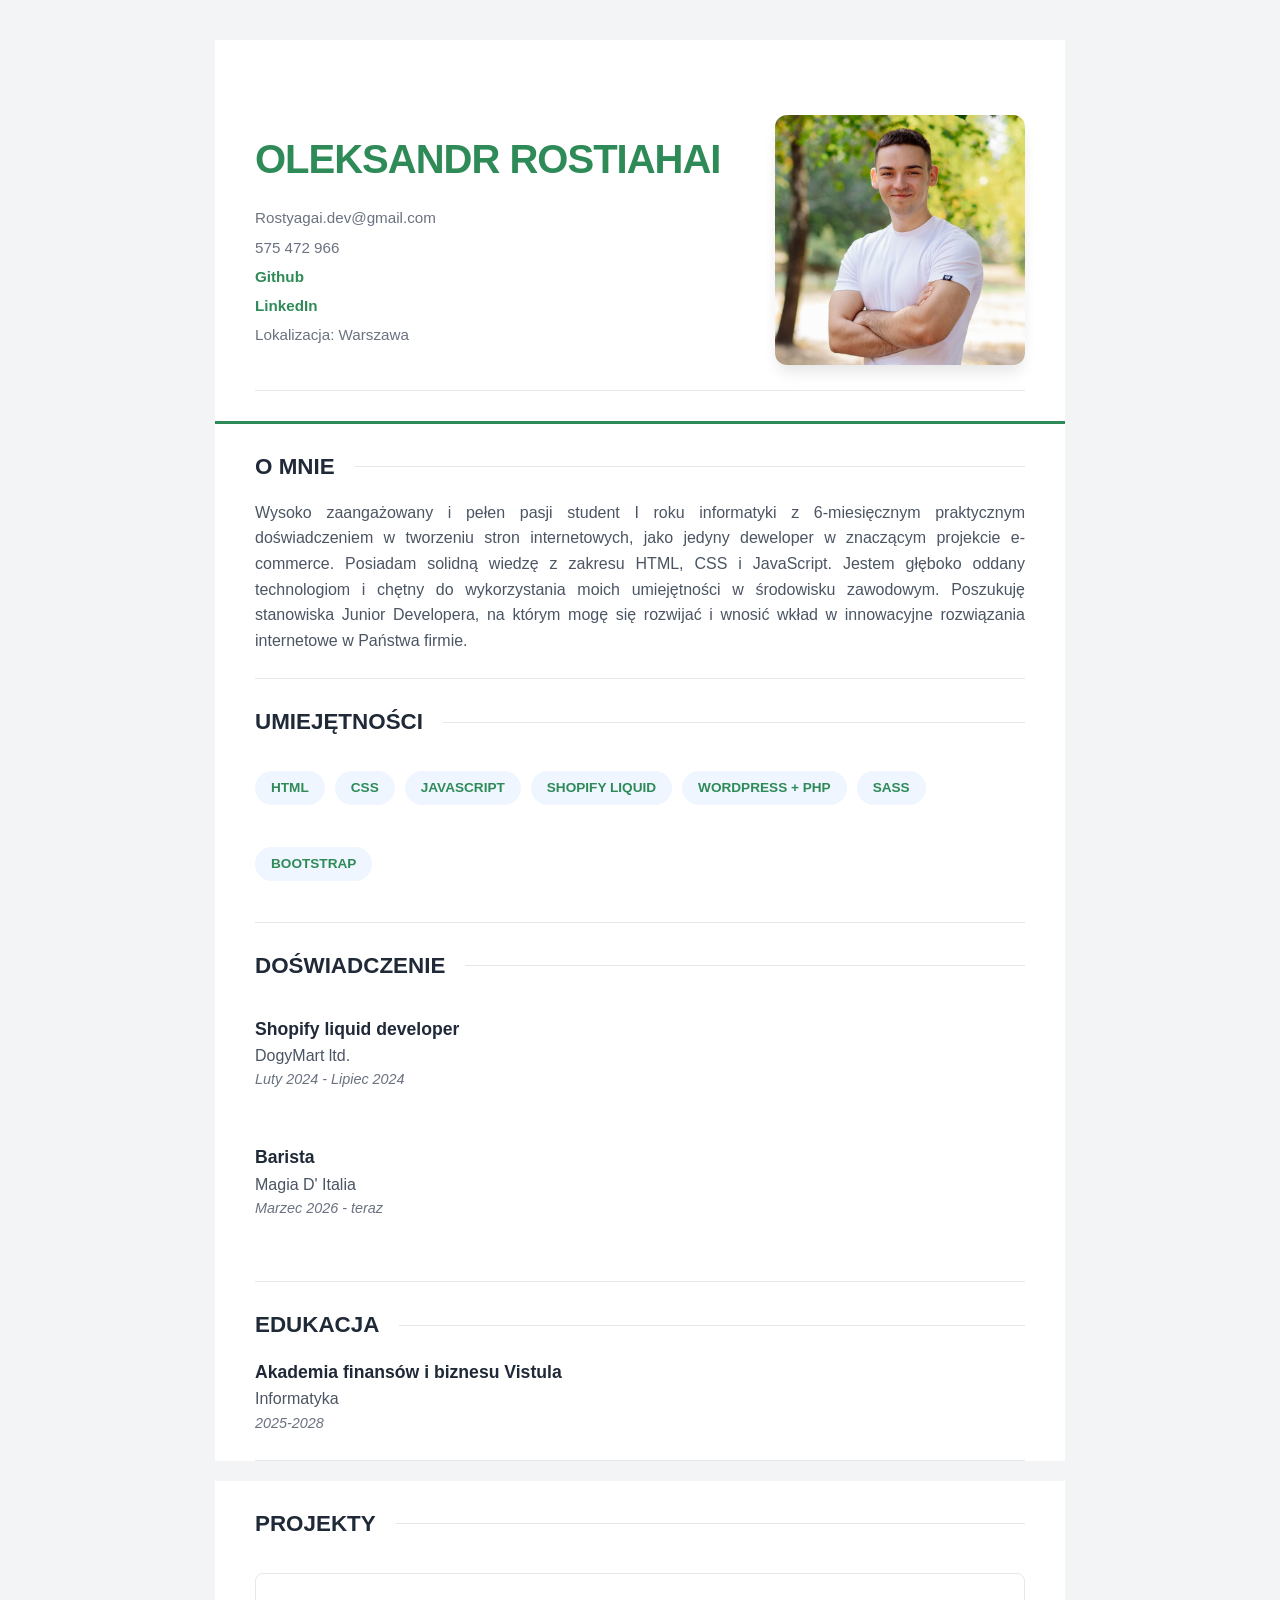
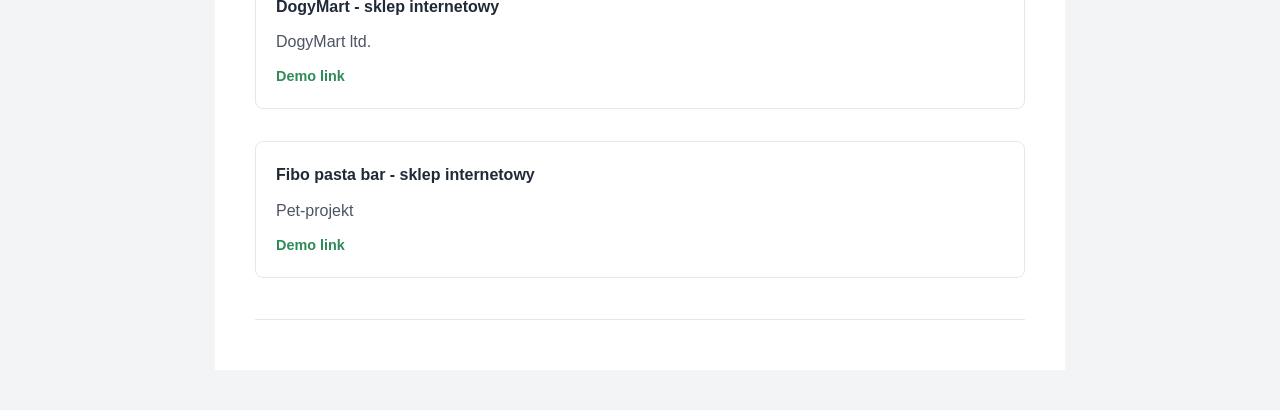
==== zad3_motyw/index.html @ 6341ef9d "Add files via upload" ====
<!DOCTYPE html>
<html lang="pl">
  <head>
    <meta charset="UTF-8" />
    <meta name="viewport" content="width=device-width, initial-scale=1.0" />
	<link rel="stylesheet" href="main.css">
    <title>Zd 1 CV - 77350</title>
  </head>
  <body>
    <header>
      <section class="kontakt">
        <div>
          <h1 class="kontakt__title">OLEKSANDR ROSTIAHAI</h1>
          <a class="kontakt__text" href="mailto:rostyagai.dev@smail.com"
            >Rostyagai.dev@gmail.com</a
          >
          <a class="kontakt__text" href="tel:575472966">575 472 966</a>
          <a
            class="kontakt__text kontakt__text--blue"
            href="https://github.com/Rostyagai/"
            target="_blank"
            rel="noopener noreferrer"
            >Github</a
          >
          <a
            class="kontakt__text kontakt__text--blue"
            href="https://www.linkedin.com/in/alexander-rostiahai/"
            target="_blank"
            rel="noopener noreferrer"
            >LinkedIn</a
          >
          <p class="kontakt__text">Lokalizacja: Warszawa</p>
        </div>
        <img
          width="250"
          height="250"
          class="kontakt__photo"
          src="./img/main.jpg"
          alt="My portrait photo"
        />
      </section>
    </header>
    <main>
      <section class="o-mnie">
        <h2 class="section__title">O mnie</h2>
        <p class="section__text">
          Wysoko zaangażowany i pełen pasji student I roku informatyki z
          6-miesięcznym praktycznym doświadczeniem w tworzeniu stron
          internetowych, jako jedyny deweloper w znaczącym projekcie e-commerce.
          Posiadam solidną wiedzę z zakresu HTML, CSS i JavaScript. Jestem
          głęboko oddany technologiom i chętny do wykorzystania moich
          umiejętności w środowisku zawodowym. Poszukuję stanowiska Junior
          Developera, na którym mogę się rozwijać i wnosić wkład w innowacyjne
          rozwiązania internetowe w Państwa firmie.
        </p>
      </section>
      <section class="umiejętności">
        <h2 class="section__title">Umiejętności</h2>
        <ul class="section__list">
          <li class="section__list-item"><p class="section__text">HTML</p></li>
          <li class="section__list-item"><p class="section__text">CSS</p></li>
          <li class="section__list-item">
            <p class="section__text">JAVASCRIPT</p>
          </li>
          <li class="section__list-item">
            <p class="section__text">SHOPIFY LIQUID</p>
          </li>
          <li class="section__list-item">
            <p class="section__text">WORDPRESS + PHP</p>
          </li>
          <li class="section__list-item"><p class="section__text">SASS</p></li>
          <li class="section__list-item">
            <p class="section__text">BOOTSTRAP</p>
          </li>
        </ul>
      </section>
      <section class="doświadczenie">
        <h2 class="section__title">Doświadczenie</h2>
        <ul class="section__list">
          <li class="section__list-item">
            <article class="experience">
              <h3 class="experience__title">Shopify liquid developer</h3>
              <p class="section__text">DogyMart ltd.</p>
              <p>Luty 2024 - Lipiec 2024</p>
            </article>
          </li>
          <li class="section__list-item">
            <article class="experience">
              <h3 class="experience__title">Barista</h3>
              <p class="section__text">Magia D' Italia</p>
              <p>Marzec 2026 - teraz</p>
            </article>
          </li>
        </ul>
      </section>
      <section class="edukacja">
        <h2 class="section__title">Edukacja</h2>
        <h3 class="educkacja__title">Akademia finansów i biznesu Vistula</h3>
        <p class="section__text">Informatyka</p>
        <p class="section__text">2025-2028</p>
      </section>
    </main>
    <footer>
      <section class="projekty">
        <h2 class="section__title">Projekty</h2>
        <ul class="section__list"></ul>
        <li class="section__list-item">
          <article class="projekt-item">
            <h3 class="projekt-item__title">DogyMart - sklep internetowy</h3>
            <p class="section__text">DogyMart ltd.</p>
            <a
              href="https://drive.google.com/file/d/1ZHJFlsQFeyXeZNy3UggCXZs3kw6ySFso/view"
              class="projekt-item__link"
              target="_blank"
              rel="noopener noreferrer"
              >Demo link</a
            >
          </article>
        </li>
        <li class="section__list-item">
          <article class="projekt-item">
            <h3 class="projekt-item__title">
              Fibo pasta bar - sklep internetowy
            </h3>
            <p class="section__text">Pet-projekt</p>
            <a
              href="https://rostyagai.github.io/FIBO-Pasta-Bar/"
              class="projekt-item__link"
              target="_blank"
              rel="noopener noreferrer"
              >Demo link</a
            >
          </article>
        </li>
      </section>
    </footer>
  </body>
</html>
---- zad3_motyw/main.css ----
:root {
  --primary-color: #2e8b57; /* zielony odcień */
  --text-dark: #1f2937;
  --text-light: #6b7280;
  --bg-light: #f3f4f6;
  --white: #ffffff;
  --section-spacing: 40px;
}

* {
  box-sizing: border-box;
  margin: 0;
  padding: 0;
}
ul, li {
  list-style: none;
}
li{
	padding-block: 1rem;
}

body {
  font-family: "Segoe UI", Roboto, Helvetica, Arial, sans-serif;
  line-height: 1.6;
  color: var(--text-dark);
  background-color: var(--bg-light);
  padding: 40px 20px;
}

body > * {
  max-width: 850px;
  margin-left: auto;
  margin-right: auto;
  background: var(--white);
  padding: 0 40px;
}

header {
  padding-top: 50px;
  padding-bottom: 30px;
  border-bottom: 3px solid var(--primary-color);
}

.kontakt {
  display: flex;
  justify-content: space-between;
  align-items: center;
  gap: 20px;
}

.kontakt__title {
  font-size: 2.5rem;
  letter-spacing: -1px;
  margin-bottom: 15px;
  text-transform: uppercase;
  color: var(--primary-color);
}

.kontakt__text {
  display: block;
  text-decoration: none;
  color: var(--text-light);
  margin-bottom: 5px;
  font-size: 0.95rem;
}

.kontakt__text--blue {
  color: var(--primary-color);
  font-weight: 600;
}

.kontakt__photo {
  border-radius: 12px;
  object-fit: cover;
  box-shadow: 0 10px 15px -3px rgba(0, 0, 0, 0.1);
}

section {
  padding: 25px 0;
  border-bottom: 1px solid #e5e7eb;
}

.section__title {
  font-size: 1.4rem;
  text-transform: uppercase;
  margin-bottom: 15px;
  color: var(--text-dark);
  display: flex;
  align-items: center;
}

.section__title::after {
  content: "";
  flex: 1;
  height: 1px;
  background: #e5e7eb;
  margin-left: 20px;
}

.section__text {
  font-size: 1rem;
  color: #4b5563;
  text-align: justify;
}

.umiejętności .section__list {
  display: flex;
  flex-wrap: wrap;
  list-style: none;
  gap: 10px;
}

.umiejętności .section__list-item p {
  background: #eff6ff;
  color: var(--primary-color);
  padding: 6px 16px;
  border-radius: 20px;
  font-weight: 600;
  font-size: 0.85rem;
}

.section__list {
  list-style: none;
}

.experience,
.edukacja {
  margin-bottom: 20px;
}

.experience__title,
.educkacja__title {
  font-size: 1.1rem;
  font-weight: 700;
}

.experience p:last-child,
.edukacja p:last-child {
  font-style: italic;
  font-size: 0.9rem;
  color: var(--text-light);
}

footer {
  padding-bottom: 50px;
}

.projekty .section__list {
  display: grid;
  grid-template-columns: 1fr 1fr;
  gap: 20px;
}

.projekt-item {
  padding: 20px;
  border: 1px solid #e5e7eb;
  border-radius: 8px;
  transition: transform 0.2s ease;
}

.projekt-item:hover {
  transform: translateY(-5px);
  border-color: var(--primary-color);
}

.projekt-item__title {
  margin-bottom: 10px;
  font-size: 1rem;
}

.projekt-item__link {
  display: inline-block;
  margin-top: 10px;
  color: var(--primary-color);
  text-decoration: none;
  font-weight: bold;
  font-size: 0.9rem;
}

.projekt-item__link:hover {
  text-decoration: underline;
}

@media (max-width: 600px) {
  .kontakt {
    flex-direction: column-reverse;
    text-align: center;
  }

  .projekty .section__list {
    grid-template-columns: 1fr;
  }

  body {
    padding: 10px;
  }

  body > * {
    padding: 0 20px;
  }
}
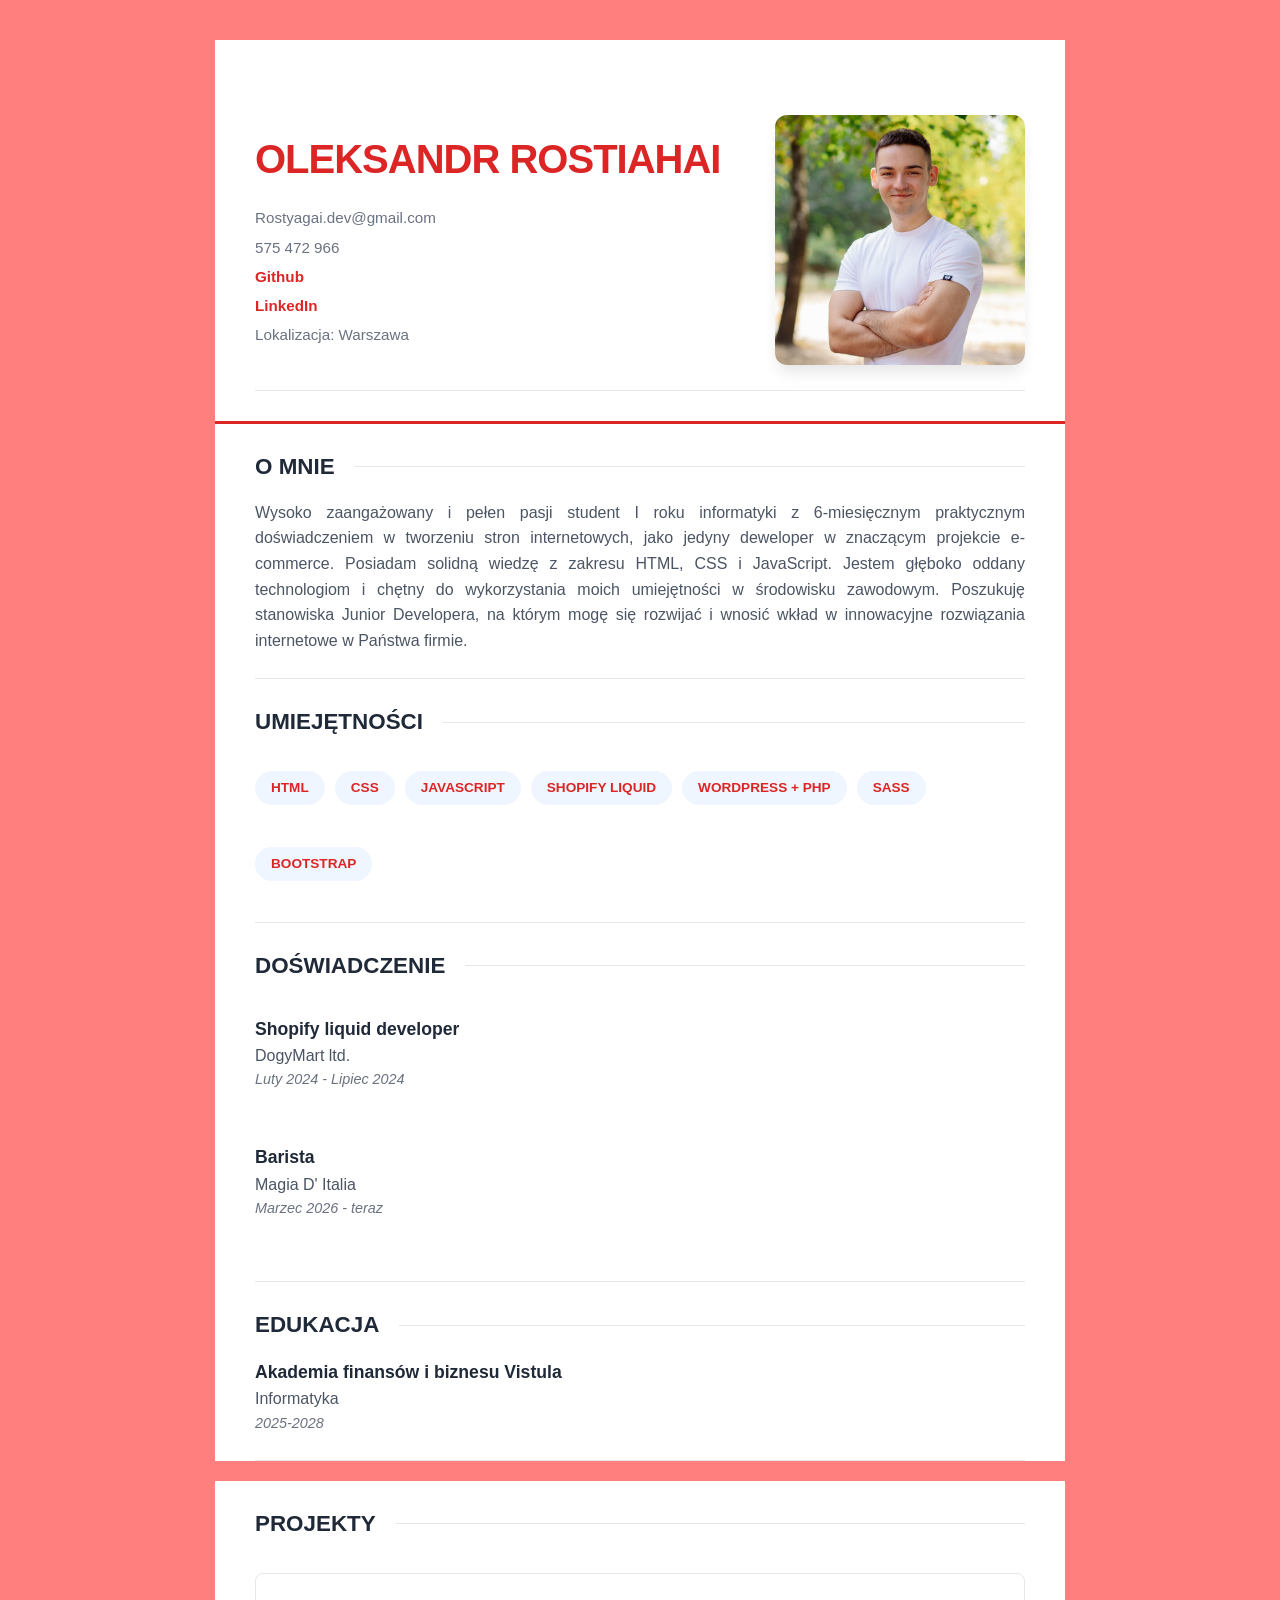
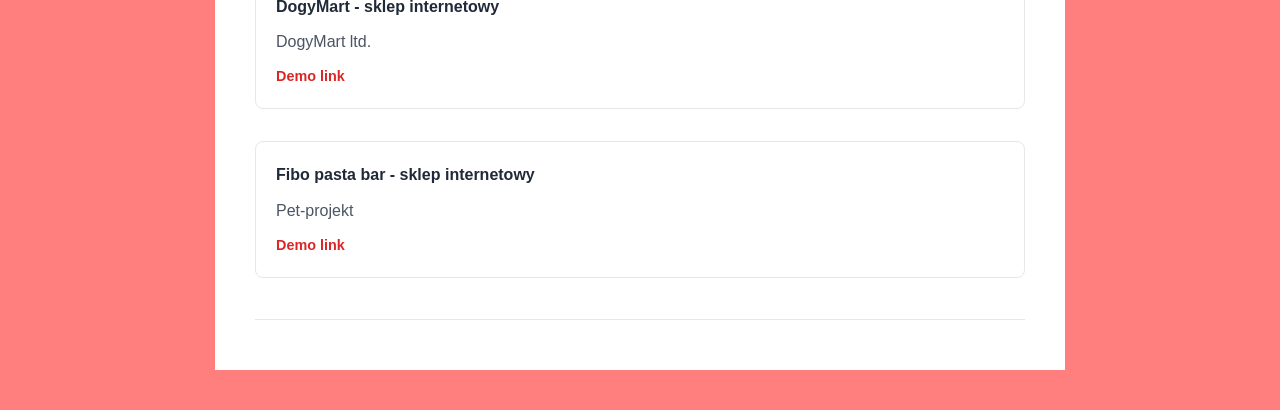
==== commit d3ddcb77: "Update index.html" ====
--- a/zad3_motyw/index.html
+++ b/zad3_motyw/index.html
@@ -3,7 +3,7 @@
   <head>
     <meta charset="UTF-8" />
     <meta name="viewport" content="width=device-width, initial-scale=1.0" />
-	<link rel="stylesheet" href="main.css">
+	<link rel="stylesheet" href="red.css">
     <title>Zd 1 CV - 77350</title>
   </head>
   <body>
--- a/zad3_motyw/red.css
+++ b/zad3_motyw/red.css
@@ -0,0 +1,201 @@
+:root {
+  --primary-color: #dc2626; /* czerwony odcień */
+  --text-dark: #1f2937;
+  --text-light: #6b7280;
+  --bg-light: #FF7F7F;
+  --white: #ffffff;
+  --section-spacing: 40px;
+}
+
+* {
+  box-sizing: border-box;
+  margin: 0;
+  padding: 0;
+}
+ul, li {
+  list-style: none;
+}
+li{
+	padding-block: 1rem;
+}
+
+body {
+  font-family: "Segoe UI", Roboto, Helvetica, Arial, sans-serif;
+  line-height: 1.6;
+  color: var(--text-dark);
+  background-color: var(--bg-light);
+  padding: 40px 20px;
+}
+
+body > * {
+  max-width: 850px;
+  margin-left: auto;
+  margin-right: auto;
+  background: var(--white);
+  padding: 0 40px;
+}
+
+header {
+  padding-top: 50px;
+  padding-bottom: 30px;
+  border-bottom: 3px solid var(--primary-color);
+}
+
+.kontakt {
+  display: flex;
+  justify-content: space-between;
+  align-items: center;
+  gap: 20px;
+}
+
+.kontakt__title {
+  font-size: 2.5rem;
+  letter-spacing: -1px;
+  margin-bottom: 15px;
+  text-transform: uppercase;
+  color: var(--primary-color);
+}
+
+.kontakt__text {
+  display: block;
+  text-decoration: none;
+  color: var(--text-light);
+  margin-bottom: 5px;
+  font-size: 0.95rem;
+}
+
+.kontakt__text--blue {
+  color: var(--primary-color);
+  font-weight: 600;
+}
+
+.kontakt__photo {
+  border-radius: 12px;
+  object-fit: cover;
+  box-shadow: 0 10px 15px -3px rgba(0, 0, 0, 0.1);
+}
+
+section {
+  padding: 25px 0;
+  border-bottom: 1px solid #e5e7eb;
+}
+
+.section__title {
+  font-size: 1.4rem;
+  text-transform: uppercase;
+  margin-bottom: 15px;
+  color: var(--text-dark);
+  display: flex;
+  align-items: center;
+}
+
+.section__title::after {
+  content: "";
+  flex: 1;
+  height: 1px;
+  background: #e5e7eb;
+  margin-left: 20px;
+}
+
+.section__text {
+  font-size: 1rem;
+  color: #4b5563;
+  text-align: justify;
+}
+
+.umiejętności .section__list {
+  display: flex;
+  flex-wrap: wrap;
+  list-style: none;
+  gap: 10px;
+}
+
+.umiejętności .section__list-item p {
+  background: #eff6ff;
+  color: var(--primary-color);
+  padding: 6px 16px;
+  border-radius: 20px;
+  font-weight: 600;
+  font-size: 0.85rem;
+}
+
+.section__list {
+  list-style: none;
+}
+
+.experience,
+.edukacja {
+  margin-bottom: 20px;
+}
+
+.experience__title,
+.educkacja__title {
+  font-size: 1.1rem;
+  font-weight: 700;
+}
+
+.experience p:last-child,
+.edukacja p:last-child {
+  font-style: italic;
+  font-size: 0.9rem;
+  color: var(--text-light);
+}
+
+footer {
+  padding-bottom: 50px;
+}
+
+.projekty .section__list {
+  display: grid;
+  grid-template-columns: 1fr 1fr;
+  gap: 20px;
+}
+
+.projekt-item {
+  padding: 20px;
+  border: 1px solid #e5e7eb;
+  border-radius: 8px;
+  transition: transform 0.2s ease;
+}
+
+.projekt-item:hover {
+  transform: translateY(-5px);
+  border-color: var(--primary-color);
+}
+
+.projekt-item__title {
+  margin-bottom: 10px;
+  font-size: 1rem;
+}
+
+.projekt-item__link {
+  display: inline-block;
+  margin-top: 10px;
+  color: var(--primary-color);
+  text-decoration: none;
+  font-weight: bold;
+  font-size: 0.9rem;
+}
+
+.projekt-item__link:hover {
+  text-decoration: underline;
+}
+
+@media (max-width: 600px) {
+  .kontakt {
+    flex-direction: column-reverse;
+    text-align: center;
+  }
+
+  .projekty .section__list {
+    grid-template-columns: 1fr;
+  }
+
+  body {
+    padding: 10px;
+  }
+
+  body > * {
+    padding: 0 20px;
+  }
+}
